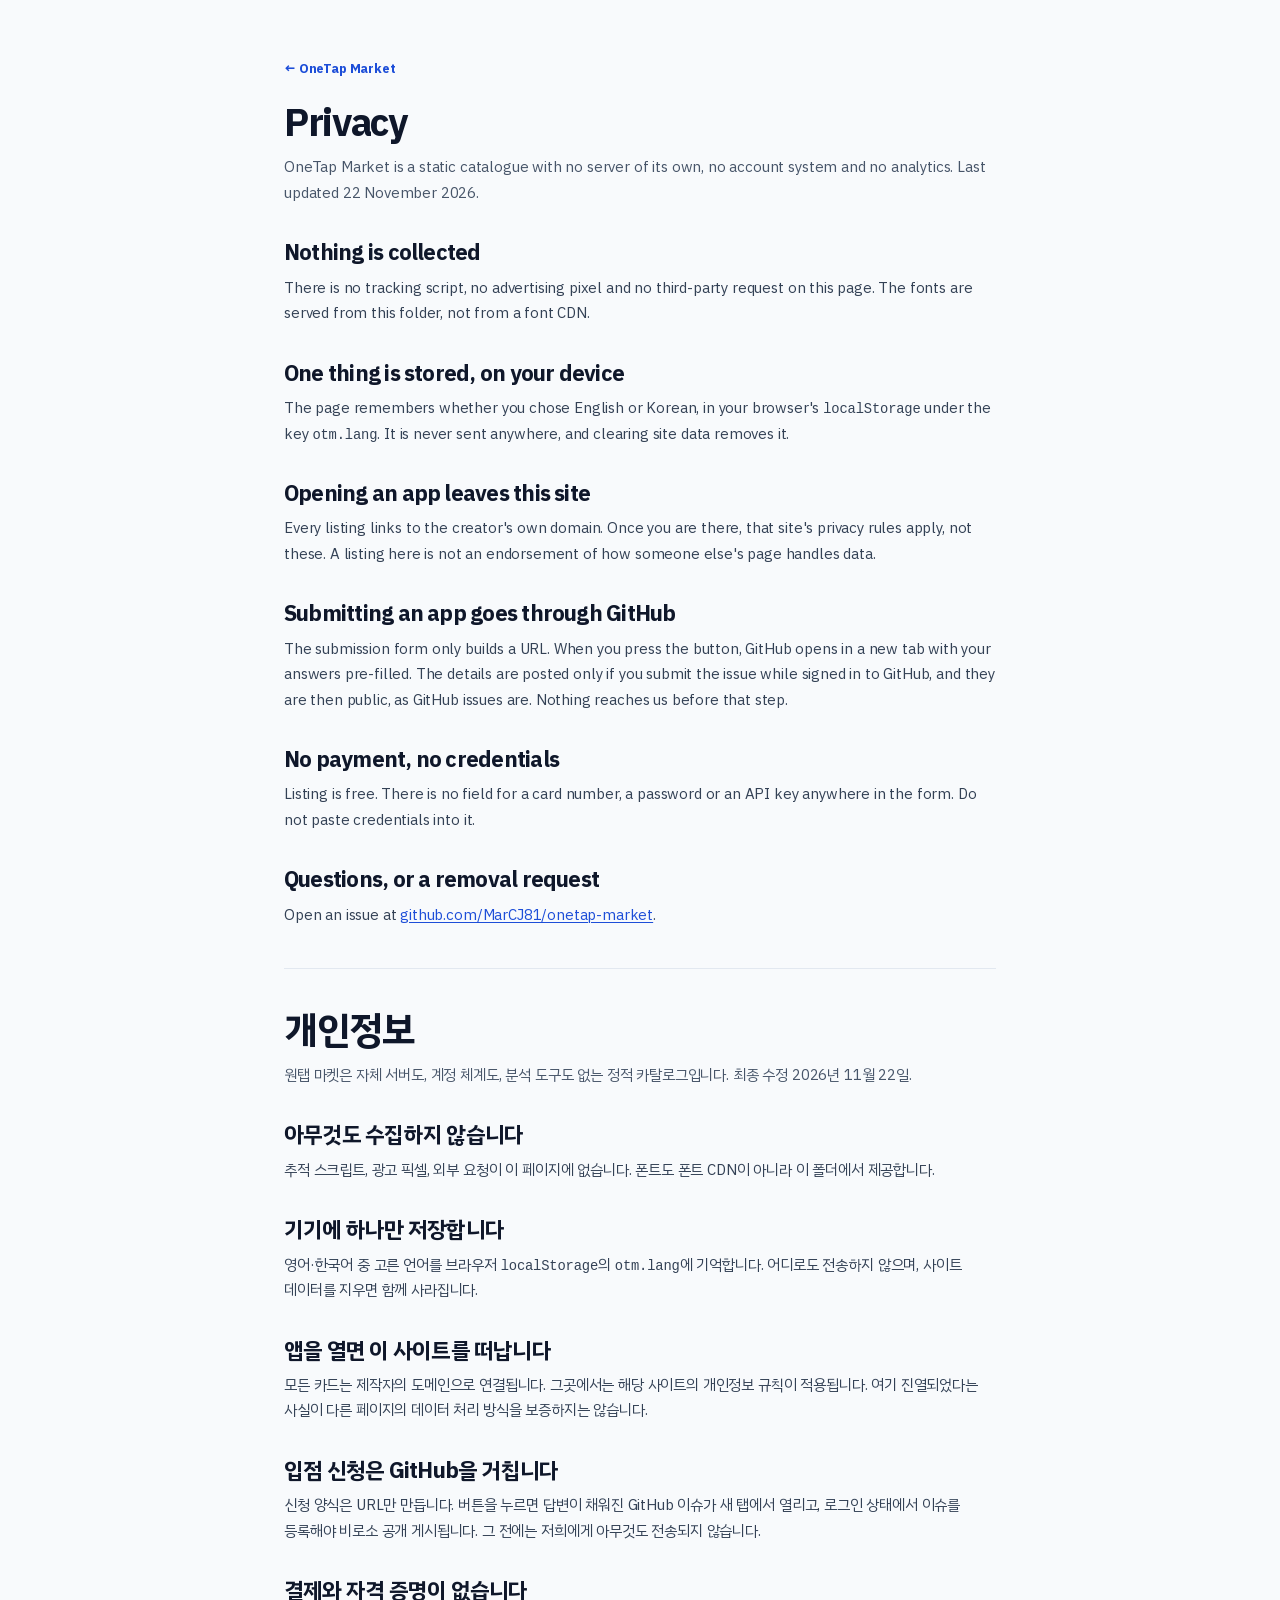
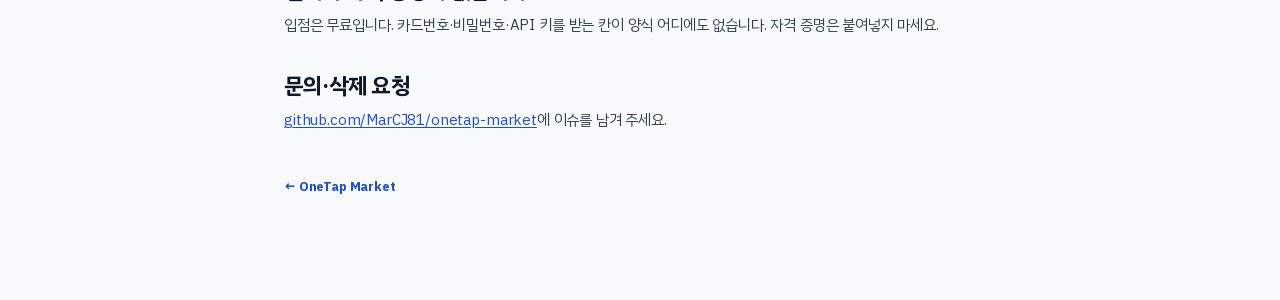
==== privacy.html @ bb8672d0 "feat(onetap-market): v1.0.0 verified market — 26 listings, EN/KO, zero external requests" ====
<!DOCTYPE html>
<html lang="en">
<head>
<meta charset="utf-8">
<meta name="viewport" content="width=device-width, initial-scale=1">
<title>Privacy — OneTap Market</title>
<meta name="description" content="OneTap Market has no server, no accounts and no analytics. What is stored on your device, and what happens when you open an app or submit one.">
<meta name="robots" content="index, follow">
<meta name="theme-color" content="#F8FAFC">
<link rel="canonical" href="https://marcj81.github.io/onetap-market/privacy.html">
<link rel="icon" href="favicon.svg" type="image/svg+xml">
<link rel="stylesheet" href="styles.css">
<style>
  .doc { max-width: 760px; margin: 0 auto; padding: 56px 24px 80px; }
  .doc h1 { font-size: 38px; margin-bottom: 10px; }
  .doc h2 { font-size: 22px; margin: 34px 0 10px; }
  .doc p, .doc li { color: #334155; font-size: 15px; line-height: 1.7; }
  .doc ul { padding-left: 20px; margin: 10px 0; }
  .doc hr { border: 0; border-top: 1px solid #e2e8f0; margin: 40px 0; }
  .doc .lead { color: #475569; }
  .doc a { color: #1d4ed8; }
  .doc .back { display: inline-block; margin-bottom: 22px; font-size: 13px; font-weight: 700; text-decoration: none; }
</style>
</head>
<body>
<main class="doc">
  <a class="back" href="./">← OneTap Market</a>
  <h1>Privacy</h1>
  <p class="lead">OneTap Market is a static catalogue with no server of its own, no account system and no analytics. Last updated 22 November 2026.</p>

  <h2>Nothing is collected</h2>
  <p>There is no tracking script, no advertising pixel and no third-party request on this page. The fonts are served from this folder, not from a font CDN.</p>

  <h2>One thing is stored, on your device</h2>
  <p>The page remembers whether you chose English or Korean, in your browser's <code>localStorage</code> under the key <code>otm.lang</code>. It is never sent anywhere, and clearing site data removes it.</p>

  <h2>Opening an app leaves this site</h2>
  <p>Every listing links to the creator's own domain. Once you are there, that site's privacy rules apply, not these. A listing here is not an endorsement of how someone else's page handles data.</p>

  <h2>Submitting an app goes through GitHub</h2>
  <p>The submission form only builds a URL. When you press the button, GitHub opens in a new tab with your answers pre-filled. The details are posted only if you submit the issue while signed in to GitHub, and they are then public, as GitHub issues are. Nothing reaches us before that step.</p>

  <h2>No payment, no credentials</h2>
  <p>Listing is free. There is no field for a card number, a password or an API key anywhere in the form. Do not paste credentials into it.</p>

  <h2>Questions, or a removal request</h2>
  <p>Open an issue at <a href="https://github.com/MarCJ81/onetap-market/issues" rel="noopener">github.com/MarCJ81/onetap-market</a>.</p>

  <hr>

  <h1 lang="ko">개인정보</h1>
  <p class="lead" lang="ko">원탭 마켓은 자체 서버도, 계정 체계도, 분석 도구도 없는 정적 카탈로그입니다. 최종 수정 2026년 11월 22일.</p>

  <h2 lang="ko">아무것도 수집하지 않습니다</h2>
  <p lang="ko">추적 스크립트, 광고 픽셀, 외부 요청이 이 페이지에 없습니다. 폰트도 폰트 CDN이 아니라 이 폴더에서 제공합니다.</p>

  <h2 lang="ko">기기에 하나만 저장합니다</h2>
  <p lang="ko">영어·한국어 중 고른 언어를 브라우저 <code>localStorage</code>의 <code>otm.lang</code>에 기억합니다. 어디로도 전송하지 않으며, 사이트 데이터를 지우면 함께 사라집니다.</p>

  <h2 lang="ko">앱을 열면 이 사이트를 떠납니다</h2>
  <p lang="ko">모든 카드는 제작자의 도메인으로 연결됩니다. 그곳에서는 해당 사이트의 개인정보 규칙이 적용됩니다. 여기 진열되었다는 사실이 다른 페이지의 데이터 처리 방식을 보증하지는 않습니다.</p>

  <h2 lang="ko">입점 신청은 GitHub을 거칩니다</h2>
  <p lang="ko">신청 양식은 URL만 만듭니다. 버튼을 누르면 답변이 채워진 GitHub 이슈가 새 탭에서 열리고, 로그인 상태에서 이슈를 등록해야 비로소 공개 게시됩니다. 그 전에는 저희에게 아무것도 전송되지 않습니다.</p>

  <h2 lang="ko">결제와 자격 증명이 없습니다</h2>
  <p lang="ko">입점은 무료입니다. 카드번호·비밀번호·API 키를 받는 칸이 양식 어디에도 없습니다. 자격 증명은 붙여넣지 마세요.</p>

  <h2 lang="ko">문의·삭제 요청</h2>
  <p lang="ko"><a href="https://github.com/MarCJ81/onetap-market/issues" rel="noopener">github.com/MarCJ81/onetap-market</a>에 이슈를 남겨 주세요.</p>

  <p style="margin-top:40px"><a class="back" href="./">← OneTap Market</a></p>
</main>
</body>
</html>
---- styles.css ----
/* ============================================================================
 * OneTap Market · styles
 * White bento shelf · #F8FAFC page · #FFFFFF cards · #2563EB accent
 * Light only, WCAG AA text contrast, 1280px desktop → 390px mobile.
 * ==========================================================================*/

@font-face {
  font-family: 'PlexKR';
  src: url('assets/fonts/plexkr-Regular.woff2') format('woff2');
  font-weight: 400;
  font-style: normal;
  font-display: swap;
}
@font-face {
  font-family: 'PlexKR';
  src: url('assets/fonts/plexkr-SemiBold.woff2') format('woff2');
  font-weight: 500 600;
  font-style: normal;
  font-display: swap;
}
@font-face {
  font-family: 'PlexKR';
  src: url('assets/fonts/plexkr-Bold.woff2') format('woff2');
  font-weight: 700 900;
  font-style: normal;
  font-display: swap;
}

:root {
  --bg: #f8fafc;
  --card: #ffffff;
  --ink: #0f172a;
  --ink-2: #1e293b;
  --muted: #475569;
  --muted-2: #64748b;
  --line: #e2e8f0;
  --line-2: #cbd5e1;
  --accent: #2563eb;
  --accent-ink: #1d4ed8;
  --accent-soft: #eff6ff;
  --ok: #0f7b4f;
  --ok-soft: #ecfdf5;
  --warn: #92400e;
  --warn-soft: #fef3c7;
  --violet: #5b21b6;
  --violet-soft: #f5f3ff;
  --danger: #b91c1c;
  --radius: 18px;
  --radius-sm: 12px;
  --shadow: 0 1px 2px rgba(15, 23, 42, .04), 0 8px 24px -16px rgba(15, 23, 42, .18);
  --shadow-lift: 0 2px 4px rgba(15, 23, 42, .05), 0 24px 48px -24px rgba(15, 23, 42, .28);
  --wrap: 1200px;
}

* { box-sizing: border-box; }

html { -webkit-text-size-adjust: 100%; }

body {
  margin: 0;
  background: var(--bg);
  color: var(--ink);
  font-family: 'PlexKR', -apple-system, BlinkMacSystemFont, 'Segoe UI', Roboto, 'Helvetica Neue', Arial, sans-serif;
  font-size: 16px;
  line-height: 1.6;
  letter-spacing: -0.01em;
  -webkit-font-smoothing: antialiased;
}

h1, h2, h3, h4 { margin: 0; line-height: 1.15; letter-spacing: -0.035em; font-weight: 800; }
h1, h2, h3, h4, p, li, .card__name, .card__short, .fact__v, .hero__lead { word-break: keep-all; }
.hero__lead, .card__short, .detail__text { overflow-wrap: anywhere; }
p { margin: 0; }
a { color: var(--accent-ink); text-decoration-thickness: 1px; text-underline-offset: 2px; }
button, input, select { font: inherit; color: inherit; }
code { font-family: ui-monospace, 'SFMono-Regular', Menlo, Consolas, monospace; font-size: .92em; }

.sr {
  position: absolute; width: 1px; height: 1px; padding: 0; margin: -1px;
  overflow: hidden; clip: rect(0 0 0 0); white-space: nowrap; border: 0;
}
.skip {
  position: absolute; left: 12px; top: -48px; z-index: 60;
  background: var(--ink); color: #fff; padding: 10px 16px; border-radius: 10px;
  transition: top .15s ease;
}
.skip:focus { top: 12px; }

.wrap { width: 100%; max-width: var(--wrap); margin: 0 auto; padding: 0 24px; }

/* ── top bar ─────────────────────────────────────────────────────────── */
.topbar {
  position: sticky; top: 0; z-index: 40;
  background: rgba(248, 250, 252, .88);
  backdrop-filter: saturate(180%) blur(12px);
  border-bottom: 1px solid var(--line);
}
.topbar__inner { display: flex; align-items: center; gap: 24px; height: 68px; }
.brand { display: inline-flex; align-items: center; gap: 10px; text-decoration: none; color: var(--ink); }
.brand__mark {
  display: grid; place-items: center;
  width: 34px; height: 34px; border-radius: 10px;
  background: var(--accent); color: #fff;
  font-size: 13px; font-weight: 800; letter-spacing: -0.02em;
}
.brand__text { display: flex; flex-direction: column; line-height: 1.2; }
.brand__text strong { font-size: 15px; font-weight: 800; letter-spacing: -0.02em; }
.brand__text span { font-size: 11.5px; color: var(--muted); letter-spacing: 0; }

.topnav { display: flex; gap: 22px; margin-left: auto; }
.topnav a {
  font-size: 14px; font-weight: 500; color: var(--muted);
  text-decoration: none; padding: 6px 0; border-bottom: 2px solid transparent;
}
.topnav a:hover { color: var(--ink); border-bottom-color: var(--ink); }

.lang { display: flex; gap: 2px; padding: 3px; background: #fff; border: 1px solid var(--line); border-radius: 999px; }
.lang__btn {
  border: 0; background: transparent; color: var(--muted);
  padding: 6px 12px; border-radius: 999px; font-size: 12.5px; font-weight: 700;
  cursor: pointer; letter-spacing: .02em;
}
.lang__btn.is-on { background: var(--ink); color: #fff; }
.lang__btn:hover:not(.is-on) { color: var(--ink); }

/* ── hero ────────────────────────────────────────────────────────────── */
.hero { padding: 64px 0 8px; }
.hero__inner { max-width: 980px; }
.eyebrow {
  display: inline-flex; align-items: center; gap: 8px;
  font-size: 12px; font-weight: 700; letter-spacing: .1em; text-transform: uppercase;
  color: var(--accent-ink); background: var(--accent-soft);
  border: 1px solid #dbeafe; border-radius: 999px; padding: 6px 14px; margin-bottom: 22px;
}
.eyebrow--sm { margin-bottom: 12px; }
.eyebrow b { font-weight: 800; }
.dot { width: 6px; height: 6px; border-radius: 50%; background: var(--accent); display: inline-block; }

.hero__title {
  font-size: 54px; line-height: 1.06; letter-spacing: -0.045em;
  max-width: 940px; margin-bottom: 20px;
}
.hero__title span { white-space: pre-line; }
.hero__lead { font-size: 18px; color: var(--muted); max-width: 760px; line-height: 1.62; }
.hero__cta { display: flex; flex-wrap: wrap; gap: 12px; margin-top: 28px; }

.promises { list-style: none; display: flex; flex-wrap: wrap; gap: 10px 26px; padding: 0; margin: 30px 0 0; }
.promises li { display: inline-flex; align-items: center; gap: 8px; font-size: 13.5px; color: var(--muted); }
.tick {
  display: grid; place-items: center; width: 18px; height: 18px; border-radius: 50%;
  background: var(--ok-soft); color: var(--ok); font-size: 11px; font-weight: 800;
}

.btn {
  display: inline-flex; align-items: center; justify-content: center; gap: 8px;
  border-radius: 12px; padding: 12px 20px; font-size: 14.5px; font-weight: 700;
  text-decoration: none; cursor: pointer; border: 1px solid transparent;
  transition: transform .12s ease, background .15s ease, border-color .15s ease;
  letter-spacing: -0.01em;
}
.btn:active { transform: translateY(1px); }
.btn--primary { background: var(--accent); color: #fff; }
.btn--primary:hover { background: #1d4ed8; }
.btn--ghost { background: #fff; color: var(--ink); border-color: var(--line-2); }
.btn--ghost:hover { border-color: var(--ink); }
.btn--light { background: #fff; color: var(--ink); }
.btn--light:hover { background: var(--accent-soft); }

/* ── dashboard ───────────────────────────────────────────────────────── */
.dashboard {
  display: grid; grid-template-columns: repeat(4, 1fr); gap: 14px;
  margin-top: 44px; margin-bottom: 26px;
}
.stat {
  background: var(--card); border: 1px solid var(--line); border-radius: var(--radius);
  padding: 18px 20px; display: flex; flex-direction: column; gap: 5px;
  box-shadow: var(--shadow);
}
.stat--accent { border-color: #dbeafe; background: linear-gradient(180deg, #fff 0%, #f5f9ff 100%); }
.stat__label { font-size: 12.5px; font-weight: 600; color: var(--muted); letter-spacing: 0; }
.stat__value { font-size: 34px; font-weight: 800; letter-spacing: -0.045em; line-height: 1.1; }
.stat__value--sm { font-size: 18px; letter-spacing: -0.02em; margin-top: 6px; }
.stat--accent .stat__value { color: var(--accent-ink); }
.stat__note { font-size: 12px; color: var(--muted-2); }

/* ── filters ─────────────────────────────────────────────────────────── */
.filters {
  background: var(--card); border: 1px solid var(--line); border-radius: var(--radius);
  padding: 18px 20px 14px; box-shadow: var(--shadow); margin-bottom: 26px;
}
.filters__row { display: flex; flex-wrap: wrap; gap: 16px 22px; align-items: flex-end; }
.filters__row + .filters__row { margin-top: 14px; padding-top: 14px; border-top: 1px solid #f1f5f9; }
.filters__row--badges { align-items: center; justify-content: space-between; }
.field { display: flex; flex-direction: column; gap: 7px; }
.field--sort { margin-left: auto; min-width: 180px; }
.field__label { font-size: 11.5px; font-weight: 700; color: var(--muted-2); letter-spacing: .04em; text-transform: uppercase; }

.seg { display: inline-flex; padding: 3px; background: #f1f5f9; border-radius: 11px; gap: 2px; }
.seg__btn {
  border: 0; background: transparent; color: var(--muted); cursor: pointer;
  padding: 8px 14px; border-radius: 9px; font-size: 13px; font-weight: 600; white-space: nowrap;
}
.seg__btn.is-on { background: #fff; color: var(--ink); box-shadow: 0 1px 2px rgba(15, 23, 42, .1); }

.searchbox { position: relative; display: flex; align-items: center; }
.searchbox__icon { position: absolute; left: 12px; width: 17px; height: 17px; color: var(--muted-2); pointer-events: none; }
#searchInput {
  width: 320px; max-width: 100%; padding: 10px 12px 10px 36px;
  border: 1px solid var(--line-2); border-radius: 11px; background: #fff; font-size: 14px;
}
#searchInput:focus { outline: 2px solid var(--accent); outline-offset: 1px; border-color: var(--accent); }

select {
  appearance: none; background: #fff url("data:image/svg+xml,%3Csvg xmlns='http://www.w3.org/2000/svg' viewBox='0 0 12 8'%3E%3Cpath d='M1 1l5 5 5-5' fill='none' stroke='%23475569' stroke-width='1.6' stroke-linecap='round'/%3E%3C/svg%3E") no-repeat right 12px center;
  background-size: 11px; border: 1px solid var(--line-2); border-radius: 11px;
  padding: 10px 34px 10px 12px; font-size: 14px; cursor: pointer; width: 100%;
}
select:focus { outline: 2px solid var(--accent); outline-offset: 1px; }

.chips { display: flex; flex-wrap: wrap; gap: 7px; }
.chip {
  border: 1px solid var(--line); background: #fff; color: var(--muted);
  border-radius: 999px; padding: 7px 14px; font-size: 13px; font-weight: 600; cursor: pointer;
  display: inline-flex; align-items: center; gap: 7px;
}
.chip b { font-weight: 700; color: var(--muted-2); font-size: 11.5px; }
.chip.is-on { background: var(--ink); border-color: var(--ink); color: #fff; }
.chip.is-on b { color: #cbd5e1; }
.chip:hover:not(.is-on) { border-color: var(--line-2); color: var(--ink); }

.toggles { display: flex; flex-wrap: wrap; gap: 8px; align-items: center; }
.toggle {
  display: inline-flex; align-items: center; gap: 8px; cursor: pointer;
  border: 1px solid var(--line-2); background: #fff; color: var(--muted);
  border-radius: 999px; padding: 7px 14px 7px 11px; font-size: 13px; font-weight: 600;
}
.toggle__dot { width: 14px; height: 14px; border-radius: 4px; border: 1.5px solid var(--line-2); background: #fff; }
.toggle.is-on { background: var(--accent-soft); border-color: #bfdbfe; color: var(--accent-ink); }
.toggle.is-on .toggle__dot { background: var(--accent); border-color: var(--accent); }
.linkbtn {
  border: 0; background: none; color: var(--muted-2); font-size: 12.5px; font-weight: 600;
  cursor: pointer; text-decoration: underline; text-underline-offset: 3px; padding: 6px 4px;
}
.linkbtn:hover { color: var(--ink); }
.result { font-size: 13px; color: var(--muted-2); }
.result b { color: var(--ink); font-weight: 800; }

/* ── grid ────────────────────────────────────────────────────────────── */
.grid {
  display: grid; grid-template-columns: repeat(4, minmax(0, 1fr));
  gap: 14px; grid-auto-rows: minmax(0, auto);
}
.card {
  position: relative; text-align: left; cursor: pointer;
  background: var(--card); border: 1px solid var(--line); border-radius: var(--radius);
  padding: 18px; display: flex; flex-direction: column; gap: 12px;
  box-shadow: var(--shadow);
  transition: transform .14s ease, box-shadow .14s ease, border-color .14s ease;
}
.card:hover { transform: translateY(-2px); box-shadow: var(--shadow-lift); border-color: var(--line-2); }
.card:focus-visible { outline: 3px solid var(--accent); outline-offset: 2px; }
.card--wide { grid-column: span 2; }
.card--paid { background: linear-gradient(180deg, #fff 0%, #fffbf2 100%); border-color: #fde68a; }
.card--down { border-color: #fecaca; background: #fff5f5; }

.card__top { display: flex; align-items: center; gap: 8px; justify-content: space-between; }
.card__cat {
  font-size: 11px; font-weight: 700; letter-spacing: .05em; text-transform: uppercase;
  color: var(--muted-2);
}
.card__no { font-size: 11px; font-weight: 700; color: var(--muted-2); letter-spacing: .04em; }
.card__name { font-size: 17px; font-weight: 800; letter-spacing: -0.025em; line-height: 1.25; }
.card--wide .card__name { font-size: 20px; }
.card__short {
  font-size: 13.5px; color: var(--muted); line-height: 1.55;
  display: -webkit-box; -webkit-line-clamp: 3; -webkit-box-orient: vertical; overflow: hidden;
}
.card__badges { display: flex; flex-wrap: wrap; gap: 5px; margin-top: auto; }
.card__foot {
  display: flex; align-items: center; justify-content: space-between; gap: 8px;
  border-top: 1px solid #f1f5f9; padding-top: 10px; font-size: 11.5px; color: var(--muted-2);
}
.card__check { display: inline-flex; align-items: center; gap: 6px; }
.pulse { width: 7px; height: 7px; border-radius: 50%; background: #10b981; box-shadow: 0 0 0 3px rgba(16, 185, 129, .16); }
.pulse--down { background: #ef4444; box-shadow: 0 0 0 3px rgba(239, 68, 68, .16); }
.card__link { color: var(--accent-ink); font-weight: 700; }

.badge {
  display: inline-flex; align-items: center; gap: 5px;
  font-size: 10.5px; font-weight: 700; letter-spacing: .01em;
  border-radius: 999px; padding: 3px 8px; border: 1px solid transparent; white-space: nowrap;
}
.badge__dot { width: 5px; height: 5px; border-radius: 50%; background: currentColor; }
.badge--live { background: var(--ok-soft); color: var(--ok); border-color: #bbf7d0; }
.badge--signup { background: var(--accent-soft); color: var(--accent-ink); border-color: #dbeafe; }
.badge--free { background: var(--violet-soft); color: var(--violet); border-color: #ddd6fe; }
.badge--paid { background: var(--warn-soft); color: var(--warn); border-color: #fde68a; }
.badge--log { background: #f1f5f9; color: var(--muted); border-color: var(--line); }
.badge--down { background: #fee2e2; color: var(--danger); border-color: #fecaca; }

.empty[hidden] { display: none; }
.empty {
  background: #fff; border: 1px dashed var(--line-2); border-radius: var(--radius);
  padding: 48px 24px; text-align: center; display: flex; flex-direction: column; gap: 10px; align-items: center;
}
.empty strong { font-size: 17px; font-weight: 800; }
.empty p { color: var(--muted); font-size: 14px; }

/* ── verification section ────────────────────────────────────────────── */
.verify { margin-top: 72px; }
.section__head { max-width: 760px; margin-bottom: 22px; }
.section__head h2 { font-size: 34px; margin-bottom: 10px; }
.section__head p { color: var(--muted); font-size: 16px; }
.verify__grid { display: grid; grid-template-columns: repeat(4, 1fr); gap: 14px; }
.vcard {
  background: var(--card); border: 1px solid var(--line); border-radius: var(--radius);
  padding: 20px; display: flex; flex-direction: column; gap: 10px; box-shadow: var(--shadow);
}
.vcard h3 { font-size: 16px; }
.vcard p { font-size: 13.5px; color: var(--muted); line-height: 1.55; }
.vcard .badge { align-self: flex-start; }

/* ── submit band ─────────────────────────────────────────────────────── */
.submitband {
  margin-top: 64px; background: var(--ink); color: #fff;
}
.submitband__inner {
  display: flex; align-items: center; justify-content: space-between; gap: 28px;
  padding-top: 44px; padding-bottom: 44px;
}
.submitband h2 { font-size: 28px; margin-bottom: 8px; letter-spacing: -0.03em; }
.submitband p { color: #cbd5e1; font-size: 15px; max-width: 620px; }

.footer { padding: 44px 0 56px; }
.footer__inner { display: grid; grid-template-columns: 1.6fr 1fr 1fr; gap: 32px; }
.footer__col { display: flex; flex-direction: column; gap: 8px; }
.footer__col h4 { font-size: 12px; letter-spacing: .06em; text-transform: uppercase; color: var(--muted-2); }
.footer__col p { font-size: 13px; color: var(--muted); }
.footer__col p.muted { color: var(--muted-2); }
.brand--foot { margin-bottom: 6px; }
.footer a { color: var(--ink); }

/* ── modal ───────────────────────────────────────────────────────────── */
.modal { position: fixed; inset: 0; z-index: 100; display: grid; place-items: center; padding: 24px; }
.modal[hidden] { display: none; }
.modal__backdrop { position: absolute; inset: 0; background: rgba(15, 23, 42, .48); backdrop-filter: blur(2px); }
.modal__panel {
  position: relative; background: #fff; border-radius: 22px; width: 100%;
  max-width: 720px; max-height: min(88vh, 900px); overflow: auto;
  box-shadow: 0 32px 64px -24px rgba(15, 23, 42, .45);
  animation: pop .16s ease-out;
}
.modal__panel--submit { max-width: 780px; }
@keyframes pop { from { transform: translateY(8px) scale(.99); opacity: .6; } to { transform: none; opacity: 1; } }
.modal__close {
  position: sticky; top: 12px; float: right; margin: 12px 12px 0 0; z-index: 2;
  width: 34px; height: 34px; border-radius: 50%; border: 1px solid var(--line);
  background: #fff; color: var(--muted); font-size: 20px; line-height: 1; cursor: pointer;
}
.modal__close:hover { color: var(--ink); border-color: var(--line-2); }
.modal__body { padding: 26px 28px 30px; }
.modal__head h2 { font-size: 26px; margin-bottom: 8px; }

.detail__head { display: flex; flex-direction: column; gap: 10px; padding-right: 40px; }
.detail__name { font-size: 26px; line-height: 1.2; letter-spacing: -0.03em; }
.detail__sub { font-size: 12.5px; color: var(--muted-2); font-weight: 600; letter-spacing: .03em; text-transform: uppercase; }
.detail__native { font-size: 13.5px; color: var(--muted); font-weight: 600; margin-top: 2px; }
.detail__badges { display: flex; flex-wrap: wrap; gap: 6px; }
.detail h3 { font-size: 13px; letter-spacing: .06em; text-transform: uppercase; color: var(--muted-2); margin: 22px 0 8px; }
.detail__text { font-size: 15px; color: var(--ink-2); line-height: 1.65; }
.facts { display: grid; grid-template-columns: 1fr 1fr; gap: 1px; background: var(--line); border: 1px solid var(--line); border-radius: 14px; overflow: hidden; }
.fact { background: #fff; padding: 12px 14px; display: flex; flex-direction: column; gap: 3px; }
.fact__k { font-size: 11.5px; color: var(--muted-2); font-weight: 600; }
.fact__v { font-size: 14px; font-weight: 700; letter-spacing: -0.01em; }
.fact__v--ok { color: var(--ok); }
.fact__v--bad { color: var(--danger); }
.features { list-style: none; padding: 0; margin: 0; display: flex; flex-direction: column; gap: 6px; }
.features li { font-size: 14px; color: var(--ink-2); display: flex; gap: 8px; align-items: flex-start; }
.features li::before { content: '—'; color: var(--accent); flex: none; }
.detail__actions { display: flex; flex-wrap: wrap; gap: 10px; margin-top: 24px; }
.detail__link { font-size: 12px; color: var(--muted-2); margin-top: 12px; word-break: break-all; }
.detail__link code { color: var(--ink-2); }

/* ── forms ───────────────────────────────────────────────────────────── */
.steps { list-style: none; counter-reset: s; padding: 0; margin: 18px 0 22px; display: flex; flex-direction: column; gap: 8px; }
.steps li { display: flex; gap: 10px; align-items: flex-start; font-size: 13.5px; color: var(--muted); }
.steps li span {
  flex: none; width: 20px; height: 20px; border-radius: 50%; background: var(--accent-soft);
  color: var(--accent-ink); font-size: 11px; font-weight: 800; display: grid; place-items: center; margin-top: 2px;
}
.form { display: flex; flex-direction: column; gap: 14px; }
.form__row { display: grid; grid-template-columns: 1fr 1fr; gap: 14px; }
.form__field { display: flex; flex-direction: column; gap: 6px; }
.form__field--set { border: 0; padding: 0; margin: 0; display: flex; flex-direction: column; gap: 8px; }
.form__field--set legend, .form__field > label { font-size: 12.5px; font-weight: 700; color: var(--muted); padding: 0; }
.form input[type='text'], .form input[type='url'] {
  border: 1px solid var(--line-2); border-radius: 11px; padding: 11px 12px; font-size: 14px; background: #fff;
}
.form input:focus { outline: 2px solid var(--accent); outline-offset: 1px; border-color: var(--accent); }
.form input.is-bad { border-color: #ef4444; background: #fff7f7; }
.err { font-size: 11.5px; color: var(--danger); min-height: 0; }
.err:empty { display: none; }
.checks { display: flex; flex-wrap: wrap; gap: 8px 20px; }
.check { display: inline-flex; align-items: center; gap: 8px; font-size: 13.5px; color: var(--ink-2); cursor: pointer; }
.check input { width: 17px; height: 17px; accent-color: var(--accent); }
.form__preview {
  background: #f8fafc; border: 1px solid var(--line); border-radius: 14px; padding: 14px;
  display: flex; flex-direction: column; gap: 8px;
}
.preview__head { display: flex; align-items: center; justify-content: space-between; font-size: 11.5px; font-weight: 700; letter-spacing: .05em; text-transform: uppercase; color: var(--muted-2); }
.preview__head--issue { margin-top: 6px; }
#jsonPreview {
  margin: 0; background: #0f172a; color: #e2e8f0; border-radius: 10px; padding: 12px;
  font-size: 11.5px; line-height: 1.5; overflow: auto; max-height: 190px; white-space: pre;
}
.issuelink {
  margin: 0; background: #fff; border: 1px solid var(--line); border-radius: 10px; padding: 9px 11px;
  font-family: ui-monospace, Menlo, monospace; line-height: 1.45; overflow: hidden;
}
.issuelink__host { display: block; font-size: 11.5px; font-weight: 700; color: var(--ink-2); }
.issuelink__query { display: block; font-size: 11px; color: var(--muted); white-space: nowrap; overflow: hidden; text-overflow: ellipsis; }
.issuelink__meta { display: flex; align-items: center; justify-content: space-between; gap: 10px; font-size: 10.5px; color: var(--muted-2); margin-top: 4px; font-family: 'PlexKR', sans-serif; }
.hint { font-size: 11.5px; color: var(--muted-2); }
.form__status { font-size: 13px; font-weight: 600; color: var(--warn); }
.form__status:empty { display: none; }
.form__actions { display: flex; flex-wrap: wrap; gap: 10px; }

.toast {
  position: fixed; left: 50%; bottom: 26px; transform: translateX(-50%);
  background: var(--ink); color: #fff; padding: 11px 18px; border-radius: 999px;
  font-size: 13.5px; font-weight: 600; z-index: 200; box-shadow: var(--shadow-lift);
}
.toast[hidden] { display: none; }

/* ── responsive ──────────────────────────────────────────────────────── */
@media (max-width: 1100px) {
  .grid { grid-template-columns: repeat(3, minmax(0, 1fr)); }
  .hero__title { font-size: 48px; }
  .verify__grid { grid-template-columns: repeat(2, 1fr); }
  .dashboard { grid-template-columns: repeat(2, 1fr); }
}
@media (max-width: 880px) {
  .topnav { display: none; }
  .grid { grid-template-columns: repeat(2, minmax(0, 1fr)); }
  .card--wide { grid-column: span 2; }
  .footer__inner { grid-template-columns: 1fr 1fr; }
  .submitband__inner { flex-direction: column; align-items: flex-start; }
}
@media (max-width: 620px) {
  .wrap { padding: 0 16px; }
  .topbar__inner { height: 60px; gap: 10px; }
  .brand__text span { display: none; }
  .hero { padding: 36px 0 4px; }
  .hero__title { font-size: 28px; letter-spacing: -0.035em; }
  .hero__title span { white-space: normal; }
  .hero__lead { font-size: 15.5px; }
  .dashboard { grid-template-columns: 1fr 1fr; gap: 10px; margin-top: 28px; }
  .stat { padding: 14px; }
  .stat__value { font-size: 26px; }
  .stat__value--sm { font-size: 14px; }
  .filters { padding: 14px; }
  .filters__row { gap: 12px; }
  .field--sort { margin-left: 0; width: 100%; }
  #searchInput { width: 100%; }
  .field { width: 100%; }
  .seg { width: 100%; }
  .seg__btn { flex: 1; padding: 8px 6px; font-size: 12px; }
  .grid { grid-template-columns: 1fr; }
  .card--wide { grid-column: span 1; }
  .card { padding: 16px; }
  .card--wide .card__name { font-size: 18px; }
  .section__head h2 { font-size: 26px; }
  .verify__grid { grid-template-columns: 1fr; }
  .footer__inner { grid-template-columns: 1fr; }
  .submitband h2 { font-size: 22px; }
  .modal { padding: 10px; }
  .modal__body { padding: 20px 16px 24px; }
  .form__row { grid-template-columns: 1fr; }
  .facts { grid-template-columns: 1fr; }
  .result { width: 100%; }
  .promises { gap: 8px 18px; }
  .promises li { font-size: 12.5px; }
}

@media (prefers-reduced-motion: reduce) {
  * { animation: none !important; transition: none !important; }
}

:focus-visible { outline: 3px solid var(--accent); outline-offset: 2px; }
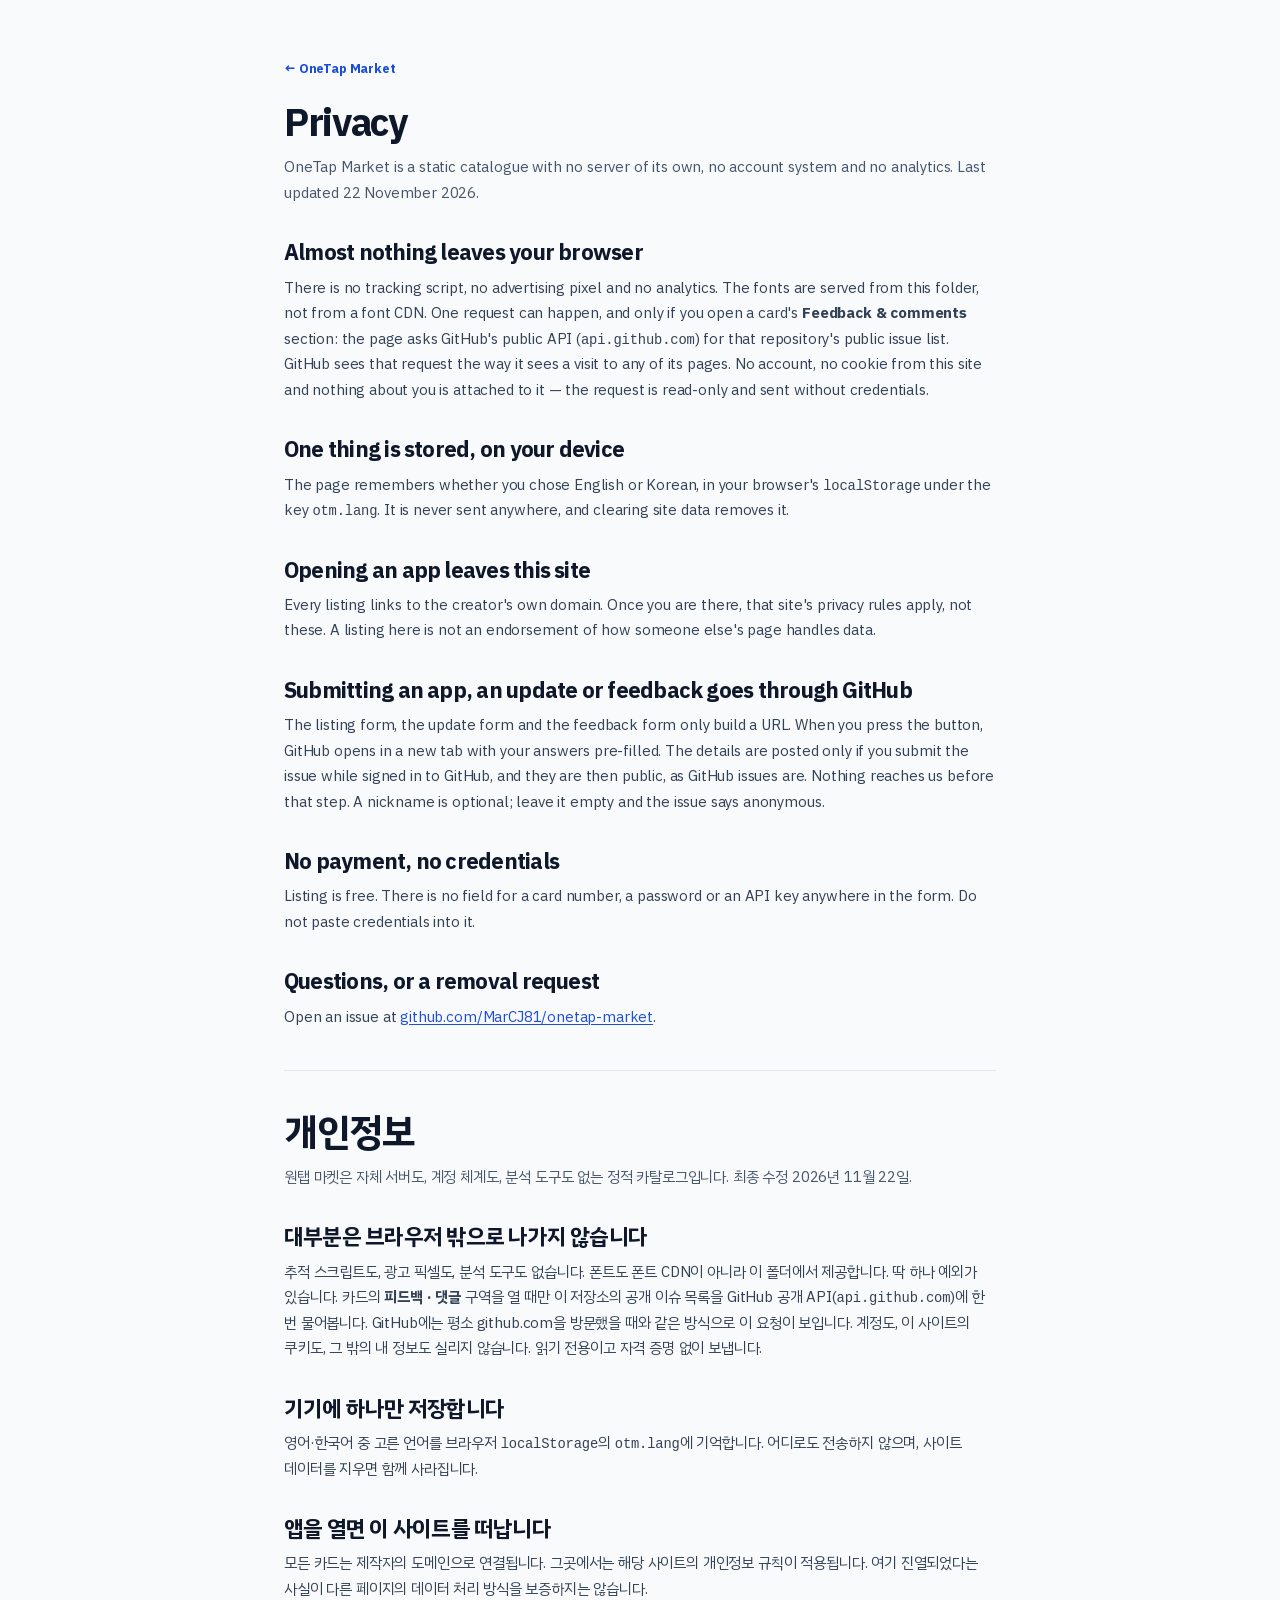
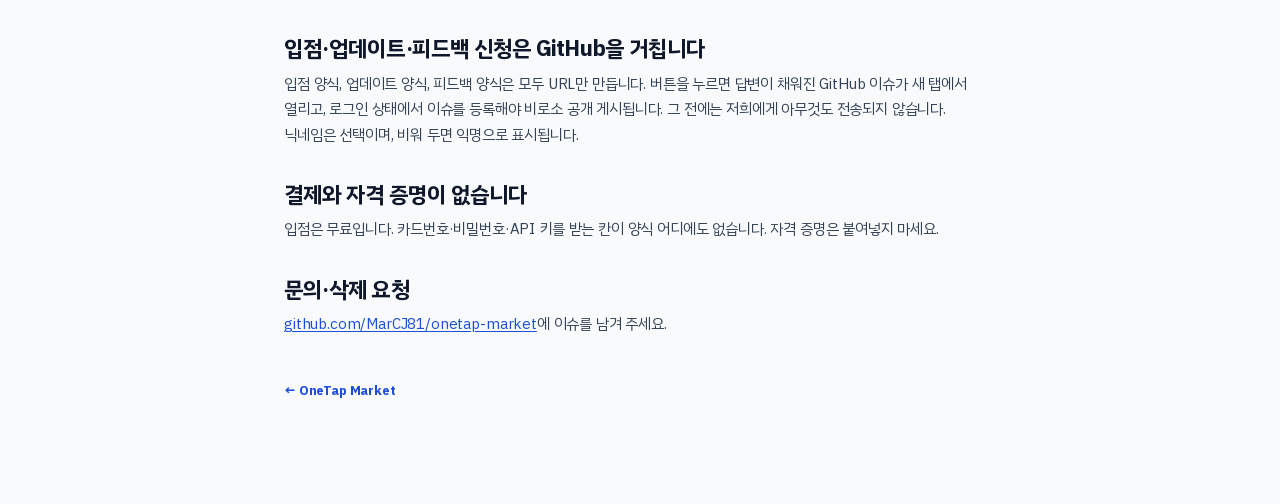
==== commit ed15354f: "feat(onetap-market): per-app feedback, version history and creator update requests - data: version +" ====
--- a/privacy.html
+++ b/privacy.html
@@ -28,8 +28,8 @@
   <h1>Privacy</h1>
   <p class="lead">OneTap Market is a static catalogue with no server of its own, no account system and no analytics. Last updated 22 November 2026.</p>
 
-  <h2>Nothing is collected</h2>
-  <p>There is no tracking script, no advertising pixel and no third-party request on this page. The fonts are served from this folder, not from a font CDN.</p>
+  <h2>Almost nothing leaves your browser</h2>
+  <p>There is no tracking script, no advertising pixel and no analytics. The fonts are served from this folder, not from a font CDN. One request can happen, and only if you open a card's <strong>Feedback &amp; comments</strong> section: the page asks GitHub's public API (<code>api.github.com</code>) for that repository's public issue list. GitHub sees that request the way it sees a visit to any of its pages. No account, no cookie from this site and nothing about you is attached to it — the request is read-only and sent without credentials.</p>
 
   <h2>One thing is stored, on your device</h2>
   <p>The page remembers whether you chose English or Korean, in your browser's <code>localStorage</code> under the key <code>otm.lang</code>. It is never sent anywhere, and clearing site data removes it.</p>
@@ -37,8 +37,8 @@
   <h2>Opening an app leaves this site</h2>
   <p>Every listing links to the creator's own domain. Once you are there, that site's privacy rules apply, not these. A listing here is not an endorsement of how someone else's page handles data.</p>
 
-  <h2>Submitting an app goes through GitHub</h2>
-  <p>The submission form only builds a URL. When you press the button, GitHub opens in a new tab with your answers pre-filled. The details are posted only if you submit the issue while signed in to GitHub, and they are then public, as GitHub issues are. Nothing reaches us before that step.</p>
+  <h2>Submitting an app, an update or feedback goes through GitHub</h2>
+  <p>The listing form, the update form and the feedback form only build a URL. When you press the button, GitHub opens in a new tab with your answers pre-filled. The details are posted only if you submit the issue while signed in to GitHub, and they are then public, as GitHub issues are. Nothing reaches us before that step. A nickname is optional; leave it empty and the issue says anonymous.</p>
 
   <h2>No payment, no credentials</h2>
   <p>Listing is free. There is no field for a card number, a password or an API key anywhere in the form. Do not paste credentials into it.</p>
@@ -51,8 +51,8 @@
   <h1 lang="ko">개인정보</h1>
   <p class="lead" lang="ko">원탭 마켓은 자체 서버도, 계정 체계도, 분석 도구도 없는 정적 카탈로그입니다. 최종 수정 2026년 11월 22일.</p>
 
-  <h2 lang="ko">아무것도 수집하지 않습니다</h2>
-  <p lang="ko">추적 스크립트, 광고 픽셀, 외부 요청이 이 페이지에 없습니다. 폰트도 폰트 CDN이 아니라 이 폴더에서 제공합니다.</p>
+  <h2 lang="ko">대부분은 브라우저 밖으로 나가지 않습니다</h2>
+  <p lang="ko">추적 스크립트도, 광고 픽셀도, 분석 도구도 없습니다. 폰트도 폰트 CDN이 아니라 이 폴더에서 제공합니다. 딱 하나 예외가 있습니다. 카드의 <strong>피드백 · 댓글</strong> 구역을 열 때만 이 저장소의 공개 이슈 목록을 GitHub 공개 API(<code>api.github.com</code>)에 한 번 물어봅니다. GitHub에는 평소 github.com을 방문했을 때와 같은 방식으로 이 요청이 보입니다. 계정도, 이 사이트의 쿠키도, 그 밖의 내 정보도 실리지 않습니다. 읽기 전용이고 자격 증명 없이 보냅니다.</p>
 
   <h2 lang="ko">기기에 하나만 저장합니다</h2>
   <p lang="ko">영어·한국어 중 고른 언어를 브라우저 <code>localStorage</code>의 <code>otm.lang</code>에 기억합니다. 어디로도 전송하지 않으며, 사이트 데이터를 지우면 함께 사라집니다.</p>
@@ -60,8 +60,8 @@
   <h2 lang="ko">앱을 열면 이 사이트를 떠납니다</h2>
   <p lang="ko">모든 카드는 제작자의 도메인으로 연결됩니다. 그곳에서는 해당 사이트의 개인정보 규칙이 적용됩니다. 여기 진열되었다는 사실이 다른 페이지의 데이터 처리 방식을 보증하지는 않습니다.</p>
 
-  <h2 lang="ko">입점 신청은 GitHub을 거칩니다</h2>
-  <p lang="ko">신청 양식은 URL만 만듭니다. 버튼을 누르면 답변이 채워진 GitHub 이슈가 새 탭에서 열리고, 로그인 상태에서 이슈를 등록해야 비로소 공개 게시됩니다. 그 전에는 저희에게 아무것도 전송되지 않습니다.</p>
+  <h2 lang="ko">입점·업데이트·피드백 신청은 GitHub을 거칩니다</h2>
+  <p lang="ko">입점 양식, 업데이트 양식, 피드백 양식은 모두 URL만 만듭니다. 버튼을 누르면 답변이 채워진 GitHub 이슈가 새 탭에서 열리고, 로그인 상태에서 이슈를 등록해야 비로소 공개 게시됩니다. 그 전에는 저희에게 아무것도 전송되지 않습니다. 닉네임은 선택이며, 비워 두면 익명으로 표시됩니다.</p>
 
   <h2 lang="ko">결제와 자격 증명이 없습니다</h2>
   <p lang="ko">입점은 무료입니다. 카드번호·비밀번호·API 키를 받는 칸이 양식 어디에도 없습니다. 자격 증명은 붙여넣지 마세요.</p>
--- a/styles.css
+++ b/styles.css
@@ -217,16 +217,18 @@
 }
 select:focus { outline: 2px solid var(--accent); outline-offset: 1px; }
 
-.chips { display: flex; flex-wrap: wrap; gap: 7px; }
+.chips { display: flex; flex-wrap: wrap; gap: 6px; }
 .chip {
   border: 1px solid var(--line); background: #fff; color: var(--muted);
-  border-radius: 999px; padding: 7px 14px; font-size: 13px; font-weight: 600; cursor: pointer;
-  display: inline-flex; align-items: center; gap: 7px;
+  border-radius: 999px; padding: 6px 11px; font-size: 12px; font-weight: 600; cursor: pointer;
+  display: inline-flex; align-items: center; gap: 6px; letter-spacing: -0.005em;
 }
 .chip b { font-weight: 700; color: var(--muted-2); font-size: 11.5px; }
 .chip.is-on { background: var(--ink); border-color: var(--ink); color: #fff; }
 .chip.is-on b { color: #cbd5e1; }
 .chip:hover:not(.is-on) { border-color: var(--line-2); color: var(--ink); }
+.chip--zero { border-style: dashed; }
+.chip--zero b { color: var(--muted-2); }
 
 .toggles { display: flex; flex-wrap: wrap; gap: 8px; align-items: center; }
 .toggle {
@@ -268,6 +270,14 @@
   font-size: 11px; font-weight: 700; letter-spacing: .05em; text-transform: uppercase;
   color: var(--muted-2);
 }
+.card__topright { display: inline-flex; align-items: center; gap: 8px; flex: none; }
+.card__ver {
+  font-family: ui-monospace, 'SFMono-Regular', Menlo, Consolas, monospace;
+  font-size: 10.5px; font-weight: 600; letter-spacing: 0; color: var(--muted);
+  background: #f1f5f9; border: 1px solid var(--line); border-radius: 6px; padding: 1px 6px;
+  white-space: nowrap;
+}
+.card--paid .card__ver { background: #fffdf5; }
 .card__no { font-size: 11px; font-weight: 700; color: var(--muted-2); letter-spacing: .04em; }
 .card__name { font-size: 17px; font-weight: 800; letter-spacing: -0.025em; line-height: 1.25; }
 .card--wide .card__name { font-size: 20px; }
@@ -305,6 +315,12 @@
 }
 .empty strong { font-size: 17px; font-weight: 800; }
 .empty p { color: var(--muted); font-size: 14px; }
+.empty__block { display: flex; flex-direction: column; gap: 10px; align-items: center; }
+.empty__block[hidden] { display: none; }
+.empty__mark {
+  display: grid; place-items: center; width: 42px; height: 42px; border-radius: 50%;
+  background: var(--accent-soft); color: var(--accent-ink); font-size: 22px; font-weight: 700;
+}
 
 /* ── verification section ────────────────────────────────────────────── */
 .verify { margin-top: 72px; }
@@ -409,10 +425,11 @@
 }
 .preview__head { display: flex; align-items: center; justify-content: space-between; font-size: 11.5px; font-weight: 700; letter-spacing: .05em; text-transform: uppercase; color: var(--muted-2); }
 .preview__head--issue { margin-top: 6px; }
-#jsonPreview {
+#jsonPreview, #updatePreview {
   margin: 0; background: #0f172a; color: #e2e8f0; border-radius: 10px; padding: 12px;
   font-size: 11.5px; line-height: 1.5; overflow: auto; max-height: 190px; white-space: pre;
 }
+#updatePreview { max-height: 260px; }
 .issuelink {
   margin: 0; background: #fff; border: 1px solid var(--line); border-radius: 10px; padding: 9px 11px;
   font-family: ui-monospace, Menlo, monospace; line-height: 1.45; overflow: hidden;
@@ -424,13 +441,96 @@
 .form__status { font-size: 13px; font-weight: 600; color: var(--warn); }
 .form__status:empty { display: none; }
 .form__actions { display: flex; flex-wrap: wrap; gap: 10px; }
+.form textarea, .fb textarea {
+  border: 1px solid var(--line-2); border-radius: 11px; padding: 11px 12px; font-size: 14px;
+  background: #fff; font-family: inherit; resize: vertical; min-height: 84px; line-height: 1.55;
+}
+.form textarea:focus, .fb textarea:focus { outline: 2px solid var(--accent); outline-offset: 1px; border-color: var(--accent); }
+
+/* ── submit tabs ─────────────────────────────────────────────────────── */
+.tabs {
+  display: inline-flex; gap: 4px; padding: 4px; background: #f1f5f9;
+  border-radius: 13px; margin: 20px 0 18px; max-width: 100%;
+}
+.tab {
+  border: 0; background: transparent; color: var(--muted); cursor: pointer;
+  padding: 9px 16px; border-radius: 10px; font-size: 13.5px; font-weight: 700;
+  white-space: nowrap; letter-spacing: -0.01em;
+}
+.tab.is-on { background: #fff; color: var(--ink); box-shadow: 0 1px 2px rgba(15, 23, 42, .12); }
+.tab:hover:not(.is-on) { color: var(--ink); }
+.tabpanel[hidden] { display: none; }
+
+/* ── version badge and history ───────────────────────────────────────── */
+.detail__ver {
+  display: inline-flex; align-items: center; gap: 6px; align-self: flex-start;
+  font-family: ui-monospace, 'SFMono-Regular', Menlo, Consolas, monospace; font-size: 11.5px;
+  font-weight: 700; color: var(--accent-ink); background: var(--accent-soft);
+  border: 1px solid #dbeafe; border-radius: 999px; padding: 2px 9px; letter-spacing: 0;
+}
+.detail__ver span { font-family: 'PlexKR', sans-serif; font-size: 10.5px; font-weight: 600; color: var(--muted); }
+.changelog { list-style: none; padding: 0; margin: 0; display: flex; flex-direction: column; gap: 8px; }
+.changelog__item {
+  background: #f8fafc; border: 1px solid var(--line); border-radius: 12px;
+  padding: 11px 13px; display: flex; flex-direction: column; gap: 5px;
+}
+.changelog__item--latest { background: #fff; border-color: #dbeafe; }
+.changelog__head { display: flex; align-items: center; gap: 8px; flex-wrap: wrap; }
+.changelog__ver {
+  font-family: ui-monospace, 'SFMono-Regular', Menlo, Consolas, monospace; font-size: 11.5px;
+  font-weight: 700; letter-spacing: 0; color: #fff; background: var(--muted);
+  border-radius: 999px; padding: 2px 8px;
+}
+.changelog__item--latest .changelog__ver { background: var(--accent); }
+.changelog__date { font-size: 11.5px; color: var(--muted-2); }
+.changelog__tag {
+  font-size: 10.5px; font-weight: 700; color: var(--accent-ink); background: var(--accent-soft);
+  border-radius: 999px; padding: 1px 7px; letter-spacing: .02em;
+}
+.changelog__notes { font-size: 13.5px; color: var(--ink-2); line-height: 1.55; overflow-wrap: anywhere; }
+
+/* ── feedback & comments ────────────────────────────────────────────── */
+.fb__lead { font-size: 13px; color: var(--muted); line-height: 1.6; }
+.fb__state {
+  font-size: 12.5px; color: var(--muted); background: #f8fafc; border: 1px dashed var(--line-2);
+  border-radius: 11px; padding: 11px 13px; line-height: 1.6;
+}
+.fb__state a { color: var(--accent-ink); font-weight: 600; }
+.fb__state--bad { background: #fffbf5; border-color: #fde68a; color: #7c4a03; }
+.fb__list { list-style: none; padding: 0; margin: 10px 0 0; display: flex; flex-direction: column; gap: 8px; }
+.fb__item {
+  background: #fff; border: 1px solid var(--line); border-radius: 12px;
+  padding: 10px 12px; display: flex; flex-direction: column; gap: 4px;
+}
+.fb__title { font-size: 13.5px; font-weight: 700; color: var(--ink-2); text-decoration: none; line-height: 1.4; }
+.fb__title:hover { color: var(--accent-ink); text-decoration: underline; text-underline-offset: 2px; }
+.fb__meta { display: flex; flex-wrap: wrap; gap: 4px 9px; font-size: 11.5px; color: var(--muted-2); align-items: center; }
+.fb__type {
+  font-size: 10.5px; font-weight: 700; border-radius: 999px; padding: 1px 7px;
+  background: #f1f5f9; color: var(--muted);
+}
+.fb__form { margin-top: 14px; border-top: 1px solid #f1f5f9; padding-top: 14px; display: flex; flex-direction: column; gap: 10px; }
+.fb__form h4 { font-size: 13px; letter-spacing: .05em; text-transform: uppercase; color: var(--muted-2); }
+.fb__row { display: grid; grid-template-columns: 1fr 1fr; gap: 10px; }
+.fb__field { display: flex; flex-direction: column; gap: 5px; }
+.fb__field label { font-size: 12.5px; font-weight: 700; color: var(--muted); }
+.fb input[type='text'], .fb select {
+  border: 1px solid var(--line-2); border-radius: 11px; padding: 10px 12px; font-size: 14px;
+  background: #fff; width: 100%;
+}
+.fb input[type='text']:focus, .fb select:focus { outline: 2px solid var(--accent); outline-offset: 1px; }
+.fb__actions { display: flex; flex-wrap: wrap; gap: 8px; align-items: center; }
+.fb__hint { font-size: 11.5px; color: var(--muted-2); line-height: 1.55; }
+.fb__err { font-size: 11.5px; color: var(--danger); }
+.fb__err:empty { display: none; }
+.fb__status { font-size: 12.5px; font-weight: 600; color: var(--warn); }
+.fb__status:empty { display: none; }
 
 .toast {
   position: fixed; left: 50%; bottom: 26px; transform: translateX(-50%);
   background: var(--ink); color: #fff; padding: 11px 18px; border-radius: 999px;
   font-size: 13.5px; font-weight: 600; z-index: 200; box-shadow: var(--shadow-lift);
-}
-.toast[hidden] { display: none; }
+}.toast[hidden] { display: none; }
 
 /* ── responsive ──────────────────────────────────────────────────────── */
 @media (max-width: 1100px) {
@@ -478,8 +578,21 @@
   .form__row { grid-template-columns: 1fr; }
   .facts { grid-template-columns: 1fr; }
   .result { width: 100%; }
+  .tabs { display: flex; width: 100%; }
+  .tab { flex: 1; padding: 9px 8px; font-size: 12.5px; }
+  .fb__row { grid-template-columns: 1fr; }
+  .detail__actions .btn { flex: 1 1 auto; justify-content: center; }
+  .changelog__item { padding: 10px 11px; }
+  .fb__state { padding: 10px 11px; }
   .promises { gap: 8px 18px; }
   .promises li { font-size: 12.5px; }
+  /* Six category chips + counts wrap cleanly at 390px: all sections stay visible, page never scrolls sideways. */
+  .filters__row--chips { display: block; }
+  .filters__row--chips .field { min-width: 0; }
+  .chips { gap: 6px; max-width: 100%; }
+  .chip { padding: 6px 11px; font-size: 12.5px; gap: 6px; max-width: 100%; }
+  .chip b { font-size: 11px; }
+  .empty { padding: 34px 18px; }
 }
 
 @media (prefers-reduced-motion: reduce) {
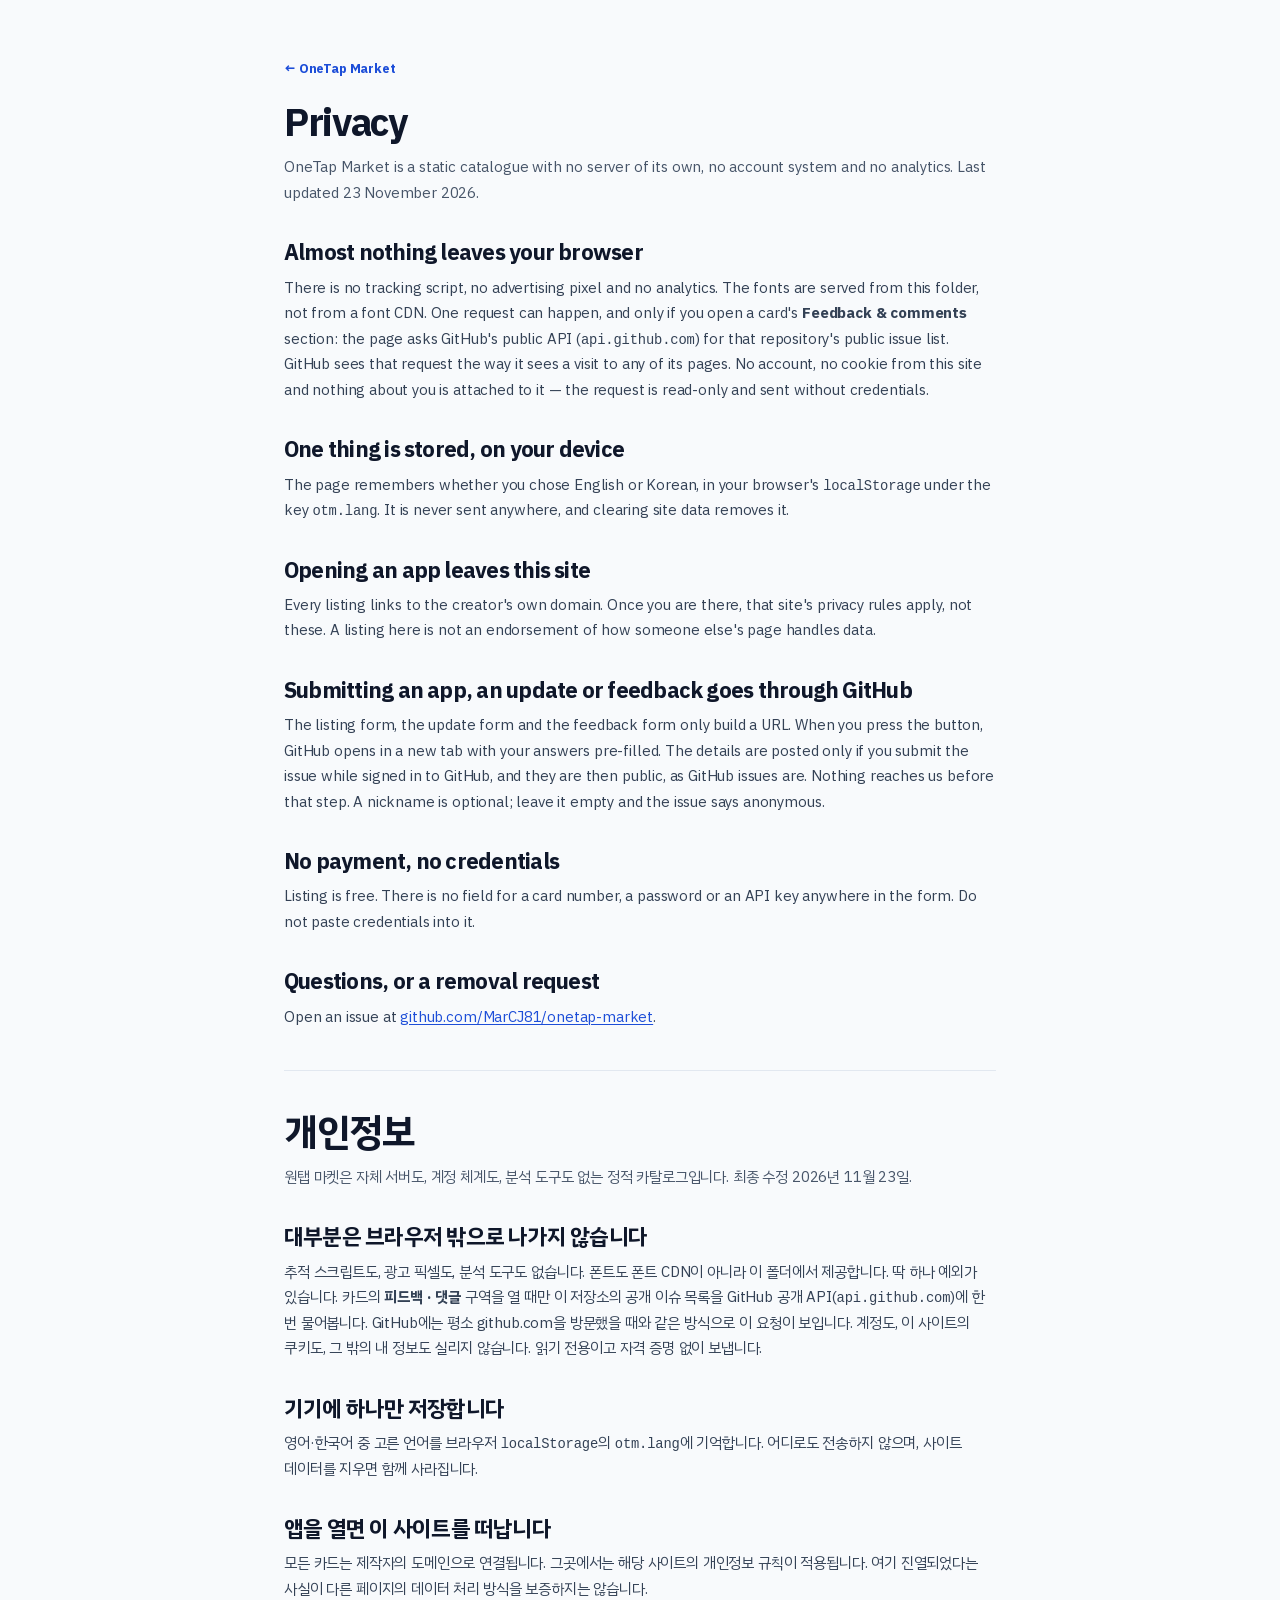
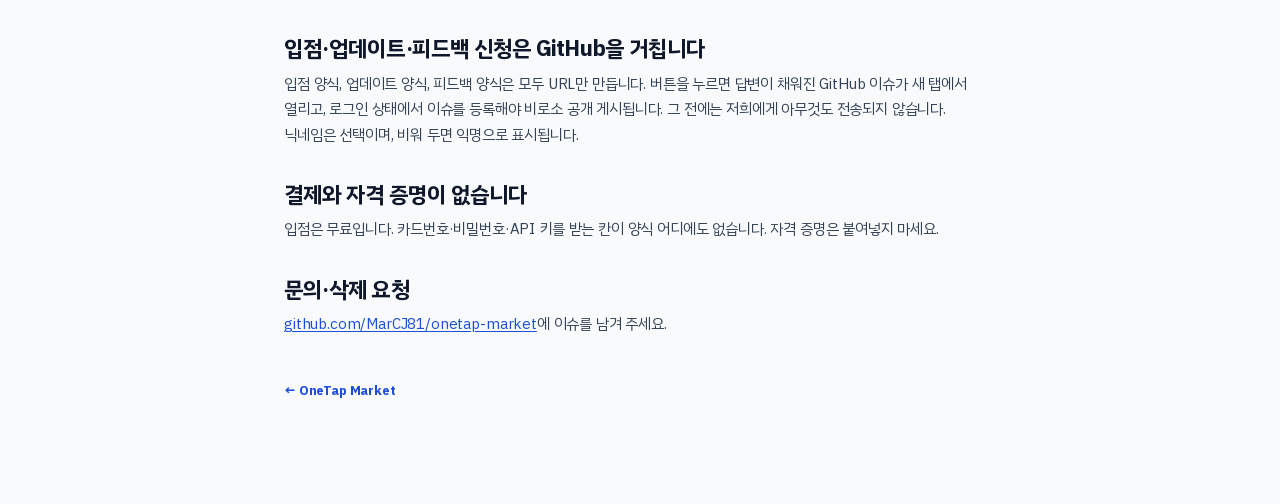
==== commit 9bc89d2a: "feat(onetap-market): 27·28호기 팀 회의실·광고 감사 추가 (28종) + 무료 AI 맛보기 배지" ====
--- a/privacy.html
+++ b/privacy.html
@@ -26,7 +26,7 @@
 <main class="doc">
   <a class="back" href="./">← OneTap Market</a>
   <h1>Privacy</h1>
-  <p class="lead">OneTap Market is a static catalogue with no server of its own, no account system and no analytics. Last updated 22 November 2026.</p>
+  <p class="lead">OneTap Market is a static catalogue with no server of its own, no account system and no analytics. Last updated 23 November 2026.</p>
 
   <h2>Almost nothing leaves your browser</h2>
   <p>There is no tracking script, no advertising pixel and no analytics. The fonts are served from this folder, not from a font CDN. One request can happen, and only if you open a card's <strong>Feedback &amp; comments</strong> section: the page asks GitHub's public API (<code>api.github.com</code>) for that repository's public issue list. GitHub sees that request the way it sees a visit to any of its pages. No account, no cookie from this site and nothing about you is attached to it — the request is read-only and sent without credentials.</p>
@@ -49,7 +49,7 @@
   <hr>
 
   <h1 lang="ko">개인정보</h1>
-  <p class="lead" lang="ko">원탭 마켓은 자체 서버도, 계정 체계도, 분석 도구도 없는 정적 카탈로그입니다. 최종 수정 2026년 11월 22일.</p>
+  <p class="lead" lang="ko">원탭 마켓은 자체 서버도, 계정 체계도, 분석 도구도 없는 정적 카탈로그입니다. 최종 수정 2026년 11월 23일.</p>
 
   <h2 lang="ko">대부분은 브라우저 밖으로 나가지 않습니다</h2>
   <p lang="ko">추적 스크립트도, 광고 픽셀도, 분석 도구도 없습니다. 폰트도 폰트 CDN이 아니라 이 폴더에서 제공합니다. 딱 하나 예외가 있습니다. 카드의 <strong>피드백 · 댓글</strong> 구역을 열 때만 이 저장소의 공개 이슈 목록을 GitHub 공개 API(<code>api.github.com</code>)에 한 번 물어봅니다. GitHub에는 평소 github.com을 방문했을 때와 같은 방식으로 이 요청이 보입니다. 계정도, 이 사이트의 쿠키도, 그 밖의 내 정보도 실리지 않습니다. 읽기 전용이고 자격 증명 없이 보냅니다.</p>
--- a/styles.css
+++ b/styles.css
@@ -45,6 +45,8 @@
   --violet: #5b21b6;
   --violet-soft: #f5f3ff;
   --danger: #b91c1c;
+  --ai: #0e7490;
+  --ai-soft: #ecfeff;
   --radius: 18px;
   --radius-sm: 12px;
   --shadow: 0 1px 2px rgba(15, 23, 42, .04), 0 8px 24px -16px rgba(15, 23, 42, .18);
@@ -287,13 +289,14 @@
 }
 .card__badges { display: flex; flex-wrap: wrap; gap: 5px; margin-top: auto; }
 .card__foot {
-  display: flex; align-items: center; justify-content: space-between; gap: 8px;
+  display: flex; align-items: center; justify-content: space-between; gap: 8px; flex-wrap: wrap;
   border-top: 1px solid #f1f5f9; padding-top: 10px; font-size: 11.5px; color: var(--muted-2);
 }
-.card__check { display: inline-flex; align-items: center; gap: 6px; }
-.pulse { width: 7px; height: 7px; border-radius: 50%; background: #10b981; box-shadow: 0 0 0 3px rgba(16, 185, 129, .16); }
+.card__check { display: inline-flex; align-items: center; gap: 6px; min-width: 0; }
+.card__check-txt { white-space: nowrap; font-variant-numeric: tabular-nums; }
+.pulse { width: 7px; height: 7px; border-radius: 50%; background: #10b981; box-shadow: 0 0 0 3px rgba(16, 185, 129, .16); flex: 0 0 auto; }
 .pulse--down { background: #ef4444; box-shadow: 0 0 0 3px rgba(239, 68, 68, .16); }
-.card__link { color: var(--accent-ink); font-weight: 700; }
+.card__link { color: var(--accent-ink); font-weight: 700; white-space: nowrap; margin-left: auto; }
 
 .badge {
   display: inline-flex; align-items: center; gap: 5px;
@@ -307,6 +310,7 @@
 .badge--paid { background: var(--warn-soft); color: var(--warn); border-color: #fde68a; }
 .badge--log { background: #f1f5f9; color: var(--muted); border-color: var(--line); }
 .badge--down { background: #fee2e2; color: var(--danger); border-color: #fecaca; }
+.badge--ai { background: var(--ai-soft); color: var(--ai); border-color: #a5f3fc; }
 
 .empty[hidden] { display: none; }
 .empty {
